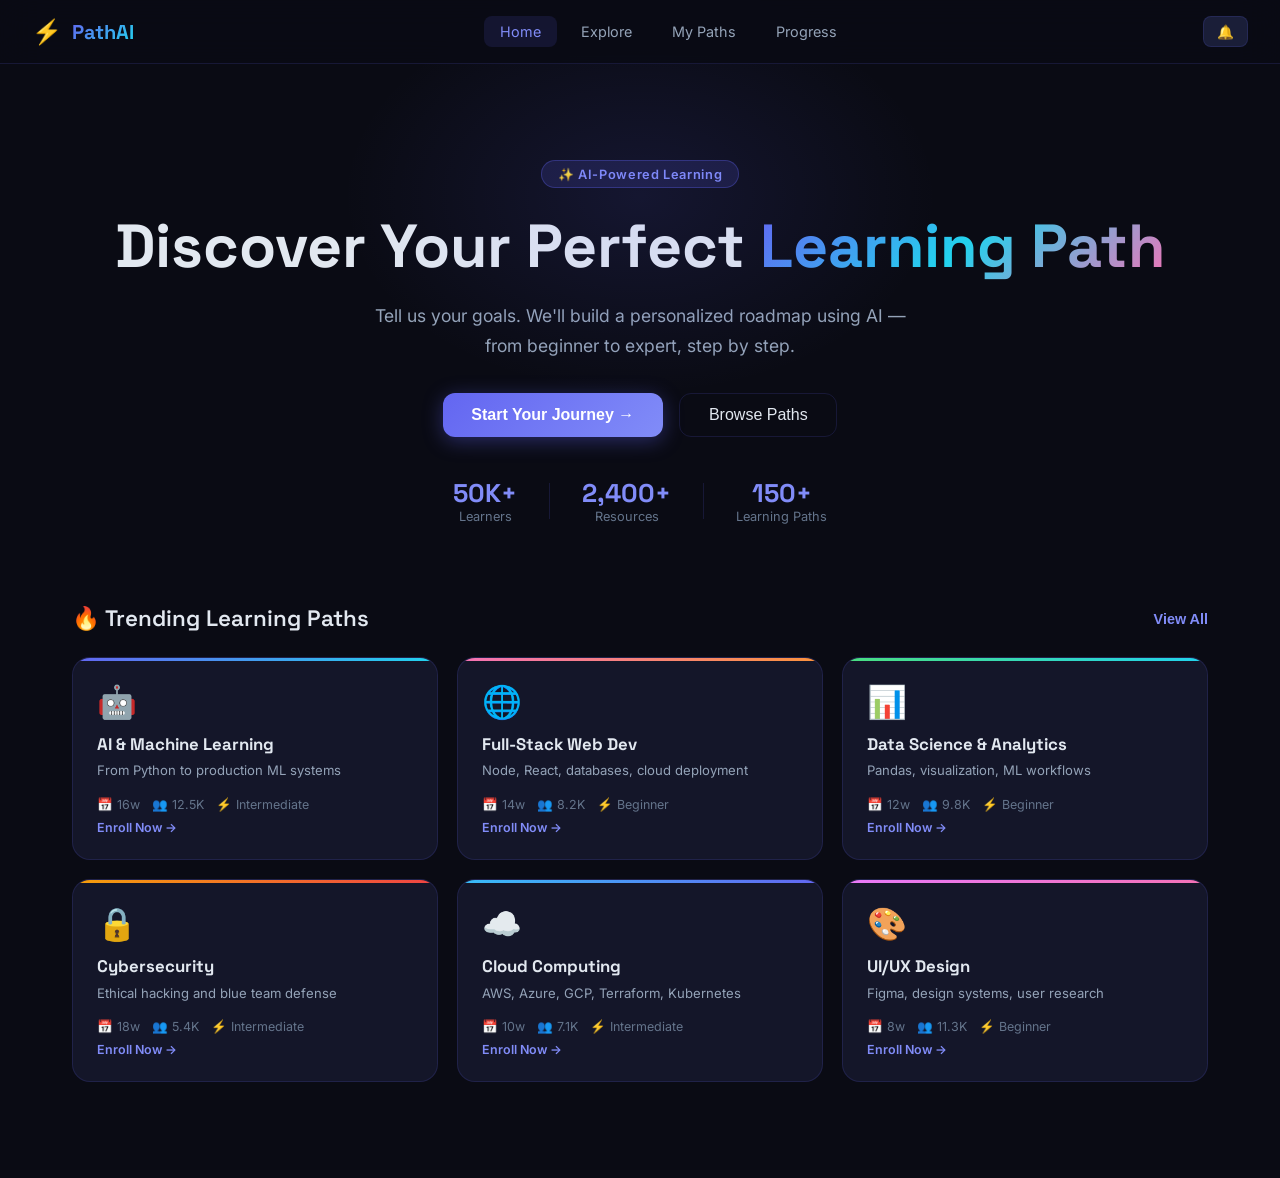
==== index.html @ 2cdf34d9 "first commit" ====
<!DOCTYPE html>
<html lang="en">

<head>
    <meta charset="UTF-8" />
    <meta name="viewport" content="width=device-width, initial-scale=1.0" />
    <title>PathAI – Your AI Learning Navigator</title>
    <meta name="description"
        content="Discover personalized AI-driven learning paths based on your goals, skill level, and interests. Learn smarter, not harder." />
    <link rel="preconnect" href="https://fonts.googleapis.com" />
    <link
        href="https://fonts.googleapis.com/css2?family=Inter:wght@300;400;500;600;700;800&family=Space+Grotesk:wght@400;500;600;700&display=swap"
        rel="stylesheet" />
    <link rel="stylesheet" href="style.css" />
</head>

<body>
    <!-- NAVBAR -->
    <nav class="navbar" id="navbar">
        <div class="nav-brand">
            <div class="nav-logo">⚡</div>
            <span class="nav-title">PathAI</span>
        </div>
        <div class="nav-links">
            <a href="#" class="nav-link active" data-page="home">Home</a>
            <a href="#" class="nav-link" data-page="explore">Explore</a>
            <a href="#" class="nav-link" data-page="my-paths">My Paths</a>
            <a href="#" class="nav-link" data-page="progress">Progress</a>
        </div>
        <div class="nav-actions" id="navActions">
            <button class="btn-secondary" id="notifBtn">🔔</button>
            <div class="avatar" id="userAvatar" style="display:none">A</div>
        </div>
    </nav>

    <!-- PAGES -->
    <main id="app">

        <!-- HOME PAGE -->
        <div id="page-home" class="page active">
            <section class="hero">
                <div class="hero-badge">✨ AI-Powered Learning</div>
                <h1 class="hero-title">Discover Your Perfect <span class="gradient-text">Learning Path</span></h1>
                <p class="hero-sub">Tell us your goals. We'll build a personalized roadmap using AI — from beginner to
                    expert, step by step.</p>
                <div class="hero-cta">
                    <button class="btn-primary" id="startJourneyBtn">Start Your Journey →</button>
                    <button class="btn-ghost" id="exploreBtn">Browse Paths</button>
                </div>
                <div class="hero-stats">
                    <div class="stat"><span class="stat-num">50K+</span><span class="stat-label">Learners</span></div>
                    <div class="stat-div"></div>
                    <div class="stat"><span class="stat-num">2,400+</span><span class="stat-label">Resources</span>
                    </div>
                    <div class="stat-div"></div>
                    <div class="stat"><span class="stat-num">150+</span><span class="stat-label">Learning Paths</span>
                    </div>
                </div>
            </section>

            <!-- ONBOARDING WIZARD -->
            <section class="wizard-section" id="wizardSection" style="display:none">
                <div class="wizard-card">
                    <div class="wizard-progress-bar">
                        <div class="wizard-progress-fill" id="wizardProgressFill"></div>
                    </div>
                    <div class="wizard-steps">
                        <!-- Step 1 -->
                        <div class="wizard-step active" id="step1">
                            <div class="step-icon">🎯</div>
                            <h2>What's your main learning goal?</h2>
                            <p class="step-sub">Select all that apply</p>
                            <div class="option-grid" id="goalGrid">
                                <div class="option-card" data-value="career-change">💼 Career Change</div>
                                <div class="option-card" data-value="skill-upgrade">📈 Skill Upgrade</div>
                                <div class="option-card" data-value="hobby">🎨 Personal Hobby</div>
                                <div class="option-card" data-value="academic">🎓 Academic Study</div>
                                <div class="option-card" data-value="entrepreneurship">🚀 Entrepreneurship</div>
                                <div class="option-card" data-value="certifications">📜 Certification Prep</div>
                            </div>
                            <button class="btn-primary wizard-next" data-step="1">Continue →</button>
                        </div>
                        <!-- Step 2 -->
                        <div class="wizard-step" id="step2">
                            <div class="step-icon">💡</div>
                            <h2>What topics interest you most?</h2>
                            <p class="step-sub">Choose your domain</p>
                            <div class="topic-grid" id="topicGrid">
                                <div class="topic-card" data-value="ai-ml"><span class="tc-icon">🤖</span><span>AI &
                                        Machine Learning</span></div>
                                <div class="topic-card" data-value="web-dev"><span class="tc-icon">🌐</span><span>Web
                                        Development</span></div>
                                <div class="topic-card" data-value="data-science"><span
                                        class="tc-icon">📊</span><span>Data Science</span></div>
                                <div class="topic-card" data-value="cybersecurity"><span
                                        class="tc-icon">🔒</span><span>Cybersecurity</span></div>
                                <div class="topic-card" data-value="cloud"><span class="tc-icon">☁️</span><span>Cloud
                                        Computing</span></div>
                                <div class="topic-card" data-value="mobile"><span class="tc-icon">📱</span><span>Mobile
                                        Dev</span></div>
                                <div class="topic-card" data-value="design"><span class="tc-icon">🎨</span><span>UI/UX
                                        Design</span></div>
                                <div class="topic-card" data-value="devops"><span
                                        class="tc-icon">⚙️</span><span>DevOps</span></div>
                                <div class="topic-card" data-value="blockchain"><span
                                        class="tc-icon">⛓️</span><span>Blockchain</span></div>
                            </div>
                            <button class="btn-primary wizard-next" data-step="2">Continue →</button>
                        </div>
                        <!-- Step 3 -->
                        <div class="wizard-step" id="step3">
                            <div class="step-icon">🏋️</div>
                            <h2>What's your current skill level?</h2>
                            <p class="step-sub">Be honest — we'll tailor the path perfectly</p>
                            <div class="skill-levels" id="skillGrid">
                                <div class="skill-card" data-value="beginner">
                                    <div class="skill-ring beginner-ring"></div>
                                    <div class="skill-info">
                                        <h3>Beginner</h3>
                                        <p>Just starting out, limited experience</p>
                                    </div>
                                </div>
                                <div class="skill-card" data-value="intermediate">
                                    <div class="skill-ring intermediate-ring"></div>
                                    <div class="skill-info">
                                        <h3>Intermediate</h3>
                                        <p>Some experience, want to deepen skills</p>
                                    </div>
                                </div>
                                <div class="skill-card" data-value="advanced">
                                    <div class="skill-ring advanced-ring"></div>
                                    <div class="skill-info">
                                        <h3>Advanced</h3>
                                        <p>Strong foundation, ready for mastery</p>
                                    </div>
                                </div>
                            </div>
                            <button class="btn-primary wizard-next" data-step="3">Continue →</button>
                        </div>
                        <!-- Step 4 -->
                        <div class="wizard-step" id="step4">
                            <div class="step-icon">⏱️</div>
                            <h2>How much time can you dedicate?</h2>
                            <div class="time-options" id="timeGrid">
                                <div class="time-card" data-value="1-2"><span
                                        class="time-num">1-2</span><span>hrs/week</span><span
                                        class="time-tag">Casual</span></div>
                                <div class="time-card" data-value="3-5"><span
                                        class="time-num">3-5</span><span>hrs/week</span><span
                                        class="time-tag">Regular</span></div>
                                <div class="time-card" data-value="6-10"><span
                                        class="time-num">6-10</span><span>hrs/week</span><span
                                        class="time-tag">Focused</span></div>
                                <div class="time-card" data-value="10+"><span
                                        class="time-num">10+</span><span>hrs/week</span><span
                                        class="time-tag">Intensive</span></div>
                            </div>
                            <button class="btn-primary" id="generatePathBtn">✨ Generate My Path</button>
                        </div>
                    </div>
                </div>
            </section>

            <!-- GENERATED PATH SECTION -->
            <section class="path-result" id="pathResult" style="display:none">
                <div class="path-header">
                    <div class="path-badge">🎉 Your Personalized Path</div>
                    <h2 id="pathTitle">AI & Machine Learning Mastery</h2>
                    <p id="pathDesc">A curated 12-week journey from fundamentals to deploying real-world AI systems</p>
                    <div class="path-meta">
                        <span class="meta-chip">📅 12 Weeks</span>
                        <span class="meta-chip">📚 24 Resources</span>
                        <span class="meta-chip">🏆 3 Certificates</span>
                        <span class="meta-chip" id="difficultyChip">⚡ Intermediate</span>
                    </div>
                </div>
                <div class="path-roadmap" id="pathRoadmap"></div>
                <div class="path-resources">
                    <h3>📦 Recommended Resources</h3>
                    <div class="resource-grid" id="resourceGrid"></div>
                </div>
                <div class="path-actions">
                    <button class="btn-primary" id="savePathBtn">💾 Save This Path</button>
                    <button class="btn-secondary" id="regenerateBtn">🔄 Regenerate</button>
                    <button class="btn-ghost" id="sharePath">📤 Share</button>
                </div>
            </section>

            <!-- FEATURED PATHS -->
            <section class="featured-section" id="featuredSection">
                <div class="section-header">
                    <h2>🔥 Trending Learning Paths</h2>
                    <button class="btn-link" id="viewAllPaths">View All</button>
                </div>
                <div class="paths-carousel" id="featuredPaths"></div>
            </section>
        </div>

        <!-- EXPLORE PAGE -->
        <div id="page-explore" class="page">
            <div class="page-header">
                <h1>Explore Resources</h1>
                <p>Browse 2,400+ curated learning materials</p>
            </div>
            <div class="search-bar">
                <span class="search-icon">🔍</span>
                <input type="text" id="searchInput" placeholder="Search courses, tutorials, topics..." />
                <button class="btn-primary search-btn" id="searchBtn">Search</button>
            </div>
            <div class="filter-bar">
                <button class="filter-chip active" data-filter="all">All</button>
                <button class="filter-chip" data-filter="course">Courses</button>
                <button class="filter-chip" data-filter="video">Videos</button>
                <button class="filter-chip" data-filter="tutorial">Tutorials</button>
                <button class="filter-chip" data-filter="doc">Docs</button>
                <button class="filter-chip" data-filter="free">Free Only</button>
            </div>
            <div class="resource-cards" id="exploreResources"></div>
        </div>

        <!-- MY PATHS PAGE -->
        <div id="page-my-paths" class="page">
            <div class="page-header">
                <h1>My Learning Paths</h1>
                <p>Continue where you left off</p>
            </div>
            <div class="my-paths-grid" id="myPathsGrid"></div>
        </div>

        <!-- PROGRESS PAGE -->
        <div id="page-progress" class="page">
            <div class="page-header">
                <h1>Progress Dashboard</h1>
                <p>Track your learning journey</p>
            </div>
            <div class="progress-overview" id="progressOverview"></div>
            <div class="progress-charts" id="progressCharts"></div>
            <div class="achievements-section" id="achievementsSection"></div>
        </div>

    </main>

    <!-- TOAST CONTAINER -->
    <div class="toast-container" id="toastContainer"></div>



    <script src="app.js"></script>
</body>

</html>
---- style.css ----
/* =========================================================
   PathAI — AI Learning Path Navigator Stylesheet
   ========================================================= */

* {
    margin: 0;
    padding: 0;
    box-sizing: border-box;
}

:root {
    --bg: #0a0b14;
    --bg2: #0f1023;
    --card: #141629;
    --card2: #1a1e38;
    --border: rgba(99, 102, 255, 0.15);
    --primary: #6366f1;
    --primary-light: #818cf8;
    --accent: #22d3ee;
    --accent2: #f472b6;
    --green: #4ade80;
    --orange: #fb923c;
    --text: #e2e8f0;
    --text2: #94a3b8;
    --text3: #64748b;
    --radius: 16px;
    --shadow: 0 8px 32px rgba(0, 0, 0, 0.5);
    --glow: 0 0 40px rgba(99, 102, 255, 0.15);
}

html {
    scroll-behavior: smooth;
}

body {
    font-family: 'Inter', sans-serif;
    background: var(--bg);
    color: var(--text);
    min-height: 100vh;
    overflow-x: hidden;
}

/* ── NAVBAR ─────────────────────────────── */
.navbar {
    position: fixed;
    top: 0;
    left: 0;
    right: 0;
    z-index: 100;
    display: flex;
    align-items: center;
    justify-content: space-between;
    padding: 0 2rem;
    height: 64px;
    background: rgba(10, 11, 20, 0.85);
    backdrop-filter: blur(20px);
    border-bottom: 1px solid var(--border);
}

.nav-brand {
    display: flex;
    align-items: center;
    gap: .6rem;
}

.nav-logo {
    font-size: 1.5rem;
}

.nav-title {
    font-family: 'Space Grotesk', sans-serif;
    font-size: 1.25rem;
    font-weight: 700;
    background: linear-gradient(135deg, #6366f1, #22d3ee);
    -webkit-background-clip: text;
    background-clip: text;
    -webkit-text-fill-color: transparent;
}

.nav-links {
    display: flex;
    gap: 8px;
}

.nav-link {
    padding: .45rem 1rem;
    border-radius: 8px;
    color: var(--text2);
    font-size: .9rem;
    text-decoration: none;
    transition: all .2s;
}

.nav-link:hover,
.nav-link.active {
    background: rgba(99, 102, 255, 0.12);
    color: var(--primary-light);
}

.nav-actions {
    display: flex;
    align-items: center;
    gap: .75rem;
}

.avatar {
    width: 34px;
    height: 34px;
    border-radius: 50%;
    background: linear-gradient(135deg, var(--primary), var(--accent));
    display: flex;
    align-items: center;
    justify-content: center;
    font-weight: 700;
    font-size: .85rem;
    cursor: pointer;
}

.btn-secondary {
    background: var(--card2);
    border: 1px solid var(--border);
    color: var(--text);
    padding: .4rem .8rem;
    border-radius: 8px;
    cursor: pointer;
    font-size: .85rem;
    transition: all .2s;
}

.btn-secondary:hover {
    border-color: var(--primary);
}

/* ── MAIN ────────────────────────────────── */
#app {
    margin-top: 64px;
}

.page {
    display: none;
    padding: 2rem;
    max-width: 1200px;
    margin: 0 auto;
}

.page.active {
    display: block;
    animation: fadeIn .4s ease;
}

@keyframes fadeIn {
    from {
        opacity: 0;
        transform: translateY(12px);
    }

    to {
        opacity: 1;
        transform: translateY(0);
    }
}

/* ── HERO ───────────────────────────────── */
.hero {
    text-align: center;
    padding: 4rem 1rem 3rem;
    position: relative;
}

.hero::before {
    content: '';
    position: absolute;
    top: -100px;
    left: 50%;
    transform: translateX(-50%);
    width: 600px;
    height: 400px;
    background: radial-gradient(ellipse, rgba(99, 102, 255, 0.12) 0%, transparent 70%);
    pointer-events: none;
}

.hero-badge {
    display: inline-block;
    background: rgba(99, 102, 255, 0.15);
    border: 1px solid rgba(99, 102, 255, 0.3);
    color: var(--primary-light);
    padding: .35rem 1rem;
    border-radius: 100px;
    font-size: .8rem;
    font-weight: 600;
    letter-spacing: .05em;
    margin-bottom: 1.5rem;
}

.hero-title {
    font-family: 'Space Grotesk', sans-serif;
    font-size: clamp(2.2rem, 5vw, 3.8rem);
    font-weight: 700;
    line-height: 1.15;
    margin-bottom: 1.2rem;
}

.gradient-text {
    background: linear-gradient(135deg, #6366f1, #22d3ee, #f472b6);
    -webkit-background-clip: text;
    background-clip: text;
    -webkit-text-fill-color: transparent;
}

.hero-sub {
    color: var(--text2);
    font-size: 1.1rem;
    max-width: 560px;
    margin: 0 auto 2rem;
    line-height: 1.7;
}

.hero-cta {
    display: flex;
    gap: 1rem;
    justify-content: center;
    flex-wrap: wrap;
    margin-bottom: 2.5rem;
}

.btn-primary {
    background: linear-gradient(135deg, #6366f1, #818cf8);
    color: #fff;
    border: none;
    padding: .75rem 1.8rem;
    border-radius: 12px;
    font-size: 1rem;
    font-weight: 600;
    cursor: pointer;
    transition: all .25s;
    box-shadow: 0 4px 20px rgba(99, 102, 255, 0.35);
}

.btn-primary:hover {
    transform: translateY(-2px);
    box-shadow: 0 6px 28px rgba(99, 102, 255, 0.5);
}

.btn-sm {
    padding: .4rem 1.2rem;
    font-size: .85rem;
}

.w-full {
    width: 100%;
}

.btn-ghost {
    background: transparent;
    border: 1px solid var(--border);
    color: var(--text);
    padding: .75rem 1.8rem;
    border-radius: 12px;
    font-size: 1rem;
    cursor: pointer;
    transition: all .2s;
}

.btn-ghost:hover {
    border-color: var(--primary);
    color: var(--primary-light);
}

.btn-link {
    background: none;
    border: none;
    color: var(--primary-light);
    cursor: pointer;
    font-size: .9rem;
    font-weight: 600;
}

.hero-stats {
    display: flex;
    align-items: center;
    justify-content: center;
    gap: 2rem;
}

.stat {
    display: flex;
    flex-direction: column;
    align-items: center;
}

.stat-num {
    font-family: 'Space Grotesk', sans-serif;
    font-size: 1.6rem;
    font-weight: 700;
    color: var(--primary-light);
}

.stat-label {
    font-size: .8rem;
    color: var(--text3);
}

.stat-div {
    width: 1px;
    height: 36px;
    background: var(--border);
}

/* ── WIZARD ─────────────────────────────── */
.wizard-section {
    padding: 1rem 0 3rem;
}

.wizard-card {
    background: var(--card);
    border: 1px solid var(--border);
    border-radius: 24px;
    padding: 2.5rem;
    max-width: 760px;
    margin: 0 auto;
    box-shadow: var(--shadow), var(--glow);
}

.wizard-progress-bar {
    height: 4px;
    background: rgba(99, 102, 255, .15);
    border-radius: 4px;
    margin-bottom: 2.5rem;
    overflow: hidden;
}

.wizard-progress-fill {
    height: 100%;
    width: 25%;
    background: linear-gradient(90deg, #6366f1, #22d3ee);
    border-radius: 4px;
    transition: width .4s ease;
}

.wizard-step {
    display: none;
    text-align: center;
    animation: fadeIn .3s ease;
}

.wizard-step.active {
    display: block;
}

.step-icon {
    font-size: 3rem;
    margin-bottom: 1rem;
}

.wizard-step h2 {
    font-family: 'Space Grotesk', sans-serif;
    font-size: 1.7rem;
    font-weight: 600;
    margin-bottom: .5rem;
}

.step-sub {
    color: var(--text2);
    margin-bottom: 2rem;
}

/* Options */
.option-grid {
    display: grid;
    grid-template-columns: repeat(3, 1fr);
    gap: 1rem;
    margin-bottom: 2rem;
}

.option-card {
    background: var(--card2);
    border: 1px solid var(--border);
    border-radius: 12px;
    padding: 1rem;
    cursor: pointer;
    font-size: .9rem;
    font-weight: 500;
    transition: all .2s;
}

.option-card:hover {
    border-color: var(--primary);
    color: var(--primary-light);
}

.option-card.selected {
    background: rgba(99, 102, 255, .15);
    border-color: var(--primary);
    color: var(--primary-light);
}

.topic-grid {
    display: grid;
    grid-template-columns: repeat(3, 1fr);
    gap: 1rem;
    margin-bottom: 2rem;
}

.topic-card {
    background: var(--card2);
    border: 1px solid var(--border);
    border-radius: 14px;
    padding: 1.2rem 1rem;
    cursor: pointer;
    display: flex;
    flex-direction: column;
    align-items: center;
    gap: .5rem;
    font-size: .85rem;
    font-weight: 500;
    transition: all .2s;
}

.topic-card:hover {
    border-color: var(--accent);
    transform: translateY(-3px);
}

.topic-card.selected {
    background: rgba(34, 211, 238, .1);
    border-color: var(--accent);
    color: var(--accent);
}

.tc-icon {
    font-size: 1.8rem;
}

.skill-levels {
    display: flex;
    flex-direction: column;
    gap: 1rem;
    margin-bottom: 2rem;
}

.skill-card {
    background: var(--card2);
    border: 1px solid var(--border);
    border-radius: 14px;
    padding: 1.2rem 1.5rem;
    cursor: pointer;
    display: flex;
    align-items: center;
    gap: 1.2rem;
    text-align: left;
    transition: all .2s;
}

.skill-card:hover {
    border-color: var(--primary);
}

.skill-card.selected {
    background: rgba(99, 102, 255, .12);
    border-color: var(--primary);
}

.skill-ring {
    width: 48px;
    height: 48px;
    border-radius: 50%;
    border: 3px solid;
    flex-shrink: 0;
}

.beginner-ring {
    border-color: var(--green);
    background: rgba(74, 222, 128, .1);
}

.intermediate-ring {
    border-color: var(--orange);
    background: rgba(251, 146, 60, .1);
}

.advanced-ring {
    border-color: var(--accent2);
    background: rgba(244, 114, 182, .1);
}

.skill-info h3 {
    font-weight: 600;
    margin-bottom: .2rem;
}

.skill-info p {
    color: var(--text2);
    font-size: .85rem;
}

.time-options {
    display: grid;
    grid-template-columns: repeat(4, 1fr);
    gap: 1rem;
    margin-bottom: 2rem;
}

.time-card {
    background: var(--card2);
    border: 1px solid var(--border);
    border-radius: 14px;
    padding: 1.5rem 1rem;
    cursor: pointer;
    display: flex;
    flex-direction: column;
    align-items: center;
    gap: .3rem;
    transition: all .2s;
    font-size: .85rem;
    color: var(--text2);
}

.time-card:hover {
    border-color: var(--primary);
}

.time-card.selected {
    background: rgba(99, 102, 255, .12);
    border-color: var(--primary);
    color: var(--text);
}

.time-num {
    font-family: 'Space Grotesk', sans-serif;
    font-size: 2rem;
    font-weight: 700;
    color: var(--primary-light);
}

.time-tag {
    font-size: .75rem;
    background: rgba(99, 102, 255, .15);
    padding: .2rem .5rem;
    border-radius: 100px;
    color: var(--primary-light);
    margin-top: .3rem;
}

/* ── PATH RESULT ────────────────────────── */
.path-result {
    max-width: 900px;
    margin: 0 auto 3rem;
}

.path-header {
    text-align: center;
    margin-bottom: 2.5rem;
}

.path-badge {
    display: inline-block;
    background: rgba(74, 222, 128, .12);
    border: 1px solid rgba(74, 222, 128, .3);
    color: var(--green);
    padding: .35rem 1rem;
    border-radius: 100px;
    font-size: .8rem;
    font-weight: 600;
    margin-bottom: 1rem;
}

.path-header h2 {
    font-family: 'Space Grotesk', sans-serif;
    font-size: 2.2rem;
    font-weight: 700;
    margin-bottom: .75rem;
}

.path-meta {
    display: flex;
    gap: .75rem;
    justify-content: center;
    flex-wrap: wrap;
    margin-top: 1rem;
}

.meta-chip {
    background: var(--card2);
    border: 1px solid var(--border);
    padding: .35rem .9rem;
    border-radius: 100px;
    font-size: .82rem;
    color: var(--text2);
}

/* Roadmap */
.path-roadmap {
    position: relative;
    margin-bottom: 3rem;
}

.roadmap-phase {
    position: relative;
    padding-left: 3rem;
    margin-bottom: 1.5rem;
}

.roadmap-phase::before {
    content: '';
    position: absolute;
    left: 16px;
    top: 44px;
    bottom: -16px;
    width: 2px;
    background: linear-gradient(180deg, var(--primary), transparent);
}

.roadmap-phase:last-child::before {
    display: none;
}

.phase-dot {
    position: absolute;
    left: 0;
    top: 12px;
    width: 34px;
    height: 34px;
    border-radius: 50%;
    background: linear-gradient(135deg, var(--primary), var(--primary-light));
    display: flex;
    align-items: center;
    justify-content: center;
    font-size: .85rem;
    font-weight: 700;
    z-index: 1;
    box-shadow: 0 0 0 4px rgba(99, 102, 255, .15);
}

.phase-card {
    background: var(--card);
    border: 1px solid var(--border);
    border-radius: 14px;
    padding: 1.2rem 1.5rem;
    transition: all .2s;
    cursor: pointer;
}

.phase-card:hover {
    border-color: var(--primary);
    transform: translateX(4px);
}

.phase-card h4 {
    font-weight: 600;
    margin-bottom: .25rem;
}

.phase-card p {
    color: var(--text2);
    font-size: .85rem;
}

.phase-topics {
    display: flex;
    gap: .5rem;
    flex-wrap: wrap;
    margin-top: .75rem;
}

.phase-topic {
    background: rgba(99, 102, 255, .1);
    color: var(--primary-light);
    padding: .2rem .6rem;
    border-radius: 6px;
    font-size: .75rem;
}

.phase-progress-bar {
    height: 4px;
    background: rgba(255, 255, 255, .05);
    border-radius: 4px;
    margin-top: .75rem;
    overflow: hidden;
}

.phase-progress-fill {
    height: 100%;
    border-radius: 4px;
    background: linear-gradient(90deg, var(--green), var(--accent));
    transition: width 1s ease;
}

/* Resources */
.path-resources {
    margin-bottom: 2rem;
}

.path-resources h3 {
    font-size: 1.2rem;
    font-weight: 600;
    margin-bottom: 1.2rem;
}

.resource-grid {
    display: grid;
    grid-template-columns: repeat(auto-fill, minmax(260px, 1fr));
    gap: 1rem;
}

.resource-card {
    background: var(--card);
    border: 1px solid var(--border);
    border-radius: 14px;
    padding: 1.2rem;
    display: flex;
    flex-direction: column;
    gap: .5rem;
    transition: all .2s;
    cursor: pointer;
}

.resource-card:hover {
    border-color: var(--primary);
    transform: translateY(-3px);
    box-shadow: var(--shadow);
}

.rc-type {
    font-size: .72rem;
    font-weight: 600;
    padding: .2rem .6rem;
    border-radius: 6px;
    display: inline-block;
    width: fit-content;
}

.rc-type.course {
    background: rgba(99, 102, 255, .15);
    color: var(--primary-light);
}

.rc-type.video {
    background: rgba(244, 114, 182, .15);
    color: var(--accent2);
}

.rc-type.tutorial {
    background: rgba(34, 211, 238, .15);
    color: var(--accent);
}

.rc-type.doc {
    background: rgba(74, 222, 128, .15);
    color: var(--green);
}

.rc-title {
    font-weight: 600;
    font-size: .95rem;
}

.rc-source {
    font-size: .8rem;
    color: var(--text2);
}

.rc-meta {
    display: flex;
    gap: .75rem;
    font-size: .78rem;
    color: var(--text3);
    margin-top: auto;
}

.rc-rating {
    color: #fbbf24;
}

.rc-free {
    color: var(--green);
    font-weight: 600;
}

.path-actions {
    display: flex;
    gap: 1rem;
    justify-content: center;
    flex-wrap: wrap;
    margin-top: 2rem;
}

/* ── FEATURED PATHS ─────────────────────── */
.featured-section {
    padding: 2rem 0 4rem;
}

.section-header {
    display: flex;
    align-items: center;
    justify-content: space-between;
    margin-bottom: 1.5rem;
}

.section-header h2 {
    font-family: 'Space Grotesk', sans-serif;
    font-size: 1.4rem;
    font-weight: 600;
}

.paths-carousel {
    display: grid;
    grid-template-columns: repeat(auto-fill, minmax(280px, 1fr));
    gap: 1.2rem;
}

.path-card {
    background: var(--card);
    border: 1px solid var(--border);
    border-radius: 18px;
    padding: 1.5rem;
    cursor: pointer;
    transition: all .25s;
    position: relative;
    overflow: hidden;
}

.path-card::before {
    content: '';
    position: absolute;
    top: 0;
    left: 0;
    right: 0;
    height: 3px;
    background: var(--path-color, linear-gradient(90deg, #6366f1, #22d3ee));
}

.path-card:hover {
    transform: translateY(-5px);
    box-shadow: 0 20px 40px rgba(0, 0, 0, .4), 0 0 20px rgba(99, 102, 255, .1);
    border-color: rgba(99, 102, 255, .3);
}

.pc-emoji {
    font-size: 2rem;
    margin-bottom: .75rem;
    display: block;
}

.pc-title {
    font-weight: 700;
    font-size: 1.05rem;
    margin-bottom: .4rem;
    font-family: 'Space Grotesk', sans-serif;
}

.pc-desc {
    color: var(--text2);
    font-size: .82rem;
    line-height: 1.5;
    margin-bottom: 1rem;
}

.pc-meta {
    display: flex;
    gap: .75rem;
    font-size: .78rem;
    color: var(--text3);
}

.pc-enroll {
    font-size: .78rem;
    color: var(--primary-light);
    font-weight: 600;
    margin-top: .5rem;
}

/* ── EXPLORE PAGE ────────────────────────── */
.page-header {
    margin-bottom: 2rem;
}

.page-header h1 {
    font-family: 'Space Grotesk', sans-serif;
    font-size: 2rem;
    font-weight: 700;
    margin-bottom: .5rem;
}

.page-header p {
    color: var(--text2);
}

.search-bar {
    display: flex;
    gap: .75rem;
    margin-bottom: 1.5rem;
    background: var(--card);
    border: 1px solid var(--border);
    border-radius: 14px;
    padding: .5rem .5rem .5rem 1.2rem;
    align-items: center;
}

.search-icon {
    font-size: 1.1rem;
}

.search-bar input {
    flex: 1;
    background: none;
    border: none;
    outline: none;
    color: var(--text);
    font-size: .95rem;
    font-family: 'Inter', sans-serif;
}

.search-btn {
    padding: .5rem 1.2rem;
    font-size: .9rem;
}

.filter-bar {
    display: flex;
    gap: .75rem;
    flex-wrap: wrap;
    margin-bottom: 1.5rem;
}

.filter-chip {
    background: var(--card);
    border: 1px solid var(--border);
    color: var(--text2);
    padding: .4rem 1rem;
    border-radius: 100px;
    font-size: .85rem;
    cursor: pointer;
    transition: all .2s;
}

.filter-chip:hover,
.filter-chip.active {
    background: rgba(99, 102, 255, .15);
    border-color: var(--primary);
    color: var(--primary-light);
}

.resource-cards {
    display: grid;
    grid-template-columns: repeat(auto-fill, minmax(280px, 1fr));
    gap: 1.2rem;
}

/* ── MY PATHS ────────────────────────────── */
.my-paths-grid {
    display: grid;
    grid-template-columns: repeat(auto-fill, minmax(320px, 1fr));
    gap: 1.5rem;
}

.my-path-card {
    background: var(--card);
    border: 1px solid var(--border);
    border-radius: 18px;
    padding: 1.5rem;
}

.mp-header {
    display: flex;
    justify-content: space-between;
    align-items: flex-start;
    margin-bottom: 1rem;
}

.mp-icon {
    font-size: 2rem;
}

.mp-status {
    font-size: .75rem;
    padding: .25rem .65rem;
    border-radius: 100px;
    font-weight: 600;
}

.status-active {
    background: rgba(74, 222, 128, .12);
    color: var(--green);
}

.status-paused {
    background: rgba(251, 146, 60, .12);
    color: var(--orange);
}

.mp-title {
    font-weight: 700;
    font-size: 1.05rem;
    margin-bottom: .3rem;
}

.mp-sub {
    color: var(--text2);
    font-size: .82rem;
    margin-bottom: 1rem;
}

.mp-progress-info {
    display: flex;
    justify-content: space-between;
    font-size: .8rem;
    color: var(--text2);
    margin-bottom: .4rem;
}

.mp-bar {
    height: 6px;
    background: rgba(255, 255, 255, .06);
    border-radius: 4px;
    overflow: hidden;
}

.mp-fill {
    height: 100%;
    border-radius: 4px;
    background: linear-gradient(90deg, var(--primary), var(--accent));
    transition: width 1s ease;
}

.mp-actions {
    display: flex;
    gap: .75rem;
    margin-top: 1.2rem;
}

/* ── PROGRESS PAGE ───────────────────────── */
.progress-overview {
    display: grid;
    grid-template-columns: repeat(auto-fill, minmax(200px, 1fr));
    gap: 1rem;
    margin-bottom: 2rem;
}

.progress-stat-card {
    background: var(--card);
    border: 1px solid var(--border);
    border-radius: 16px;
    padding: 1.5rem;
    text-align: center;
}

.psc-icon {
    font-size: 2.2rem;
    margin-bottom: .5rem;
}

.psc-val {
    font-family: 'Space Grotesk', sans-serif;
    font-size: 2rem;
    font-weight: 700;
    color: var(--primary-light);
}

.psc-label {
    color: var(--text2);
    font-size: .82rem;
    margin-top: .25rem;
}

.progress-charts {
    display: grid;
    grid-template-columns: 1fr 1fr;
    gap: 1.2rem;
    margin-bottom: 2rem;
}

@media (max-width: 640px) {
    .progress-charts {
        grid-template-columns: 1fr;
    }
}

.chart-card {
    background: var(--card);
    border: 1px solid var(--border);
    border-radius: 16px;
    padding: 1.5rem;
}

.cc-header {
    display: flex;
    justify-content: space-between;
    align-items: center;
    margin-bottom: 1.2rem;
}

.cc-header h3 {
    font-size: 1rem;
    font-weight: 600;
    margin-bottom: 0;
}

.cc-avg {
    font-size: .75rem;
    color: var(--text3);
    background: rgba(255, 255, 255, 0.05);
    padding: .2rem .6rem;
    border-radius: 100px;
}

.bar-chart {
    display: flex;
    flex-direction: column;
    gap: .75rem;
}

.bar-row {
    display: flex;
    align-items: center;
    gap: 1rem;
    font-size: .82rem;
}

.bar-label {
    width: 80px;
    color: var(--text2);
    text-align: right;
    flex-shrink: 0;
}

.bar-track {
    flex: 1;
    height: 10px;
    background: rgba(255, 255, 255, .06);
    border-radius: 6px;
    overflow: hidden;
}

.bar-fill {
    height: 100%;
    border-radius: 6px;
    transition: width 1s ease;
}

.bar-val {
    width: 35px;
    text-align: right;
    color: var(--text2);
    font-size: .78rem;
}

.achievements-section h2 {
    font-size: 1.2rem;
    font-weight: 600;
    margin-bottom: 1.2rem;
}

.achievements-grid {
    display: grid;
    grid-template-columns: repeat(auto-fill, minmax(160px, 1fr));
    gap: 1rem;
}

.achievement-card {
    background: var(--card);
    border: 1px solid var(--border);
    border-radius: 14px;
    padding: 1.2rem;
    text-align: center;
}

.ach-icon {
    font-size: 2.5rem;
    margin-bottom: .5rem;
}

.ach-name {
    font-weight: 600;
    font-size: .9rem;
    margin-bottom: .25rem;
}

.ach-desc {
    color: var(--text2);
    font-size: .75rem;
}

.ach-locked {
    filter: grayscale(1);
    opacity: .4;
}

/* ── AUTH MODAL ──────────────────────────── */
.modal-overlay {
    position: fixed;
    top: 0;
    left: 0;
    right: 0;
    bottom: 0;
    background: rgba(0, 0, 0, 0.85);
    backdrop-filter: blur(8px);
    display: none;
    align-items: center;
    justify-content: center;
    z-index: 1000;
}

.modal-overlay.active {
    display: flex;
}

.auth-card {
    background: var(--card);
    border: 1px solid var(--border);
    border-radius: 20px;
    width: 100%;
    max-width: 400px;
    padding: 2.5rem;
    position: relative;
    box-shadow: var(--shadow), var(--glow);
    animation: modalSlide .3s ease;
}

@keyframes modalSlide {
    from {
        opacity: 0;
        transform: translateY(20px);
    }

    to {
        opacity: 1;
        transform: translateY(0);
    }
}

.modal-close {
    position: absolute;
    top: 1.2rem;
    right: 1.2rem;
    background: none;
    border: none;
    color: var(--text3);
    font-size: 1.5rem;
    cursor: pointer;
}

.auth-tabs {
    display: flex;
    gap: 1.5rem;
    margin-bottom: 2rem;
    border-bottom: 1px solid var(--border);
}

.auth-tab {
    background: none;
    border: none;
    color: var(--text2);
    font-size: 1rem;
    font-weight: 600;
    padding: .5rem 0;
    cursor: pointer;
    position: relative;
}

.auth-tab.active {
    color: var(--primary-light);
}

.auth-tab.active::after {
    content: '';
    position: absolute;
    bottom: -1px;
    left: 0;
    right: 0;
    height: 2px;
    background: var(--primary);
}

.auth-form {
    display: none;
}

.auth-form.active {
    display: block;
}

.form-group {
    margin-bottom: 1.25rem;
}

.form-group label {
    display: block;
    font-size: .82rem;
    color: var(--text3);
    margin-bottom: .4rem;
}

.form-group input {
    width: 100%;
    background: var(--bg2);
    border: 1px solid var(--border);
    border-radius: 10px;
    padding: .75rem 1rem;
    color: var(--text);
    outline: none;
    transition: all .2s;
}

.form-group input:focus {
    border-color: var(--primary);
    box-shadow: 0 0 10px rgba(99, 102, 255, 0.15);
}

/* ── DASHBOARD GRID ──────────────────────── */
.dashboard-grid {
    display: grid;
    grid-template-columns: 350px 1fr;
    gap: 2rem;
    margin-top: 2rem;
}

@media (max-width: 900px) {
    .dashboard-grid {
        grid-template-columns: 1fr;
    }
}

.activity-column h2,
.achievements-column h2 {
    font-size: 1.2rem;
    font-weight: 600;
    margin-bottom: 1.2rem;
}

.activity-feed {
    display: flex;
    flex-direction: column;
    gap: 1rem;
}

.activity-item {
    background: var(--card);
    border: 1px solid var(--border);
    border-radius: 12px;
    padding: 1rem;
    display: flex;
    gap: 1rem;
    align-items: center;
    transition: all .2s;
}

.activity-item:hover {
    border-color: var(--primary);
    transform: translateX(5px);
}

.ai-icon {
    font-size: 1.5rem;
    width: 40px;
    height: 40px;
    background: var(--card2);
    border-radius: 50%;
    display: flex;
    align-items: center;
    justify-content: center;
    flex-shrink: 0;
}

.ai-content {
    flex: 1;
}

.ai-text {
    font-size: .88rem;
    line-height: 1.4;
}

.ai-text strong {
    color: var(--primary-light);
}

.ai-time {
    font-size: .75rem;
    color: var(--text3);
    margin-top: .2rem;
}

/* ── TOAST ───────────────────────────────── */
.toast-container {
    position: fixed;
    bottom: 2rem;
    right: 2rem;
    display: flex;
    flex-direction: column;
    gap: .75rem;
    z-index: 999;
}

.toast {
    background: var(--card2);
    border: 1px solid var(--border);
    border-radius: 12px;
    padding: .9rem 1.2rem;
    font-size: .88rem;
    font-weight: 500;
    box-shadow: var(--shadow);
    display: flex;
    align-items: center;
    gap: .65rem;
    animation: slideIn .3s ease;
    max-width: 320px;
}

.toast.success {
    border-color: rgba(74, 222, 128, .3);
}

.toast.info {
    border-color: rgba(99, 102, 255, .3);
}

@keyframes slideIn {
    from {
        opacity: 0;
        transform: translateX(100%);
    }

    to {
        opacity: 1;
        transform: translateX(0);
    }
}

/* ── RESPONSIVE ──────────────────────────── */
@media (max-width: 768px) {
    .nav-links {
        display: none;
    }

    .option-grid,
    .topic-grid,
    .time-options {
        grid-template-columns: repeat(2, 1fr);
    }
}

@media (max-width: 480px) {

    .option-grid,
    .topic-grid,
    .time-options {
        grid-template-columns: 1fr;
    }

    .hero-title {
        font-size: 2rem;
    }
}
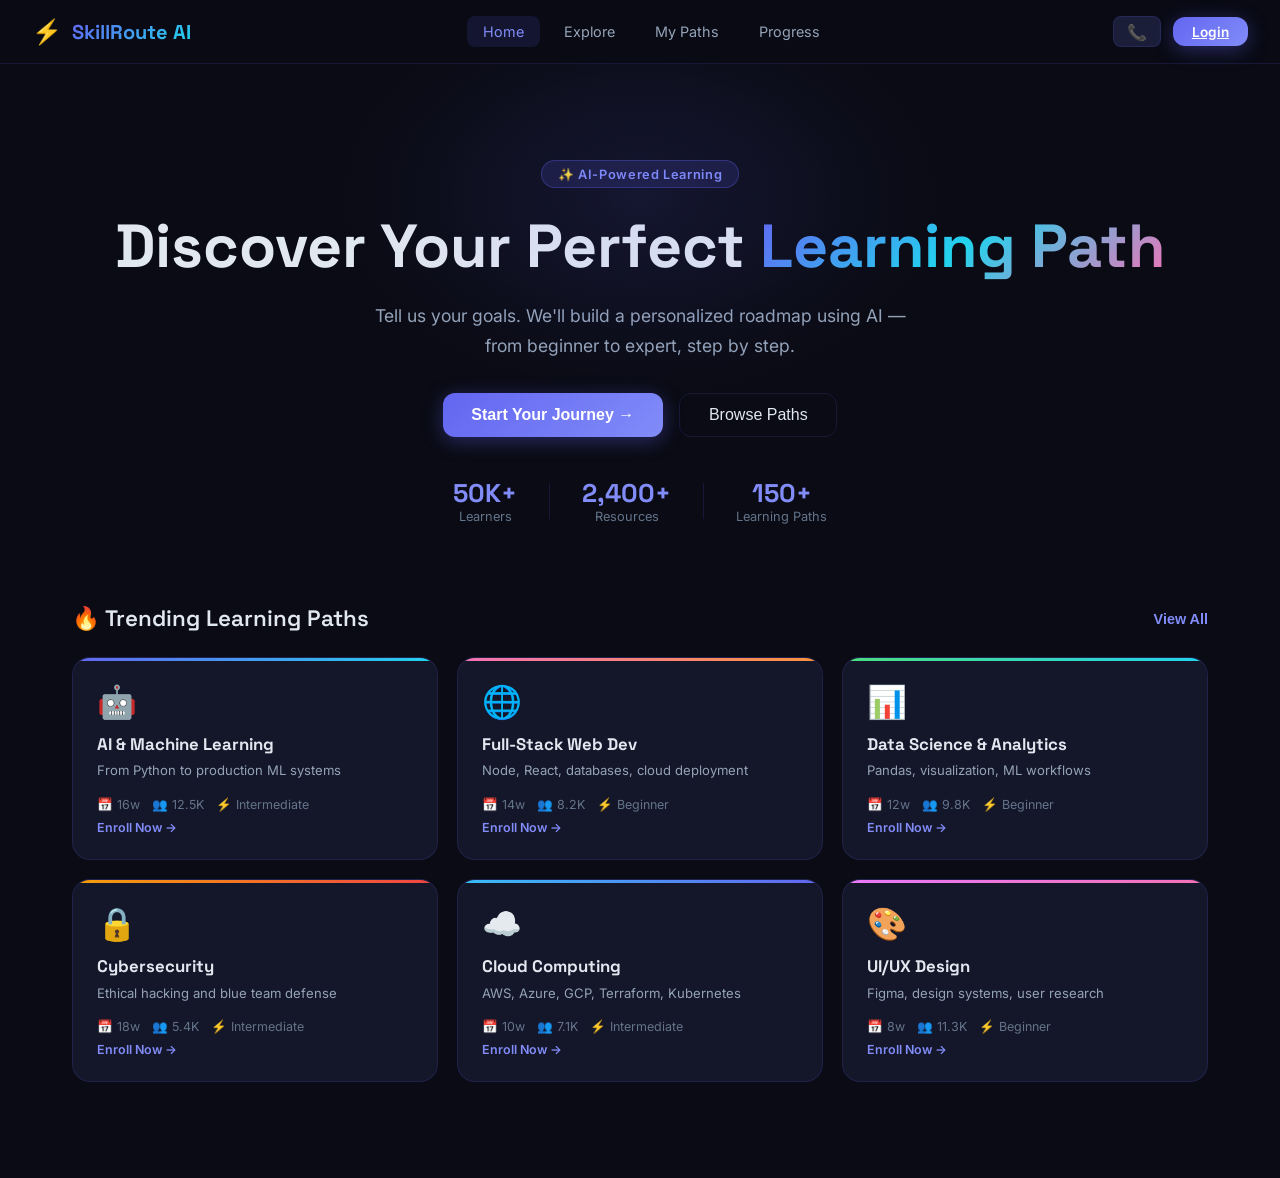
==== commit a9e3b484: "commit" ====
--- a/index.html
+++ b/index.html
@@ -4,7 +4,7 @@
 <head>
     <meta charset="UTF-8" />
     <meta name="viewport" content="width=device-width, initial-scale=1.0" />
-    <title>PathAI – Your AI Learning Navigator</title>
+    <title>SkillRoute AI – Your AI Learning Navigator</title>
     <meta name="description"
         content="Discover personalized AI-driven learning paths based on your goals, skill level, and interests. Learn smarter, not harder." />
     <link rel="preconnect" href="https://fonts.googleapis.com" />
@@ -19,7 +19,7 @@
     <nav class="navbar" id="navbar">
         <div class="nav-brand">
             <div class="nav-logo">⚡</div>
-            <span class="nav-title">PathAI</span>
+            <span class="nav-title">SkillRoute AI</span>
         </div>
         <div class="nav-links">
             <a href="#" class="nav-link active" data-page="home">Home</a>
@@ -28,7 +28,8 @@
             <a href="#" class="nav-link" data-page="progress">Progress</a>
         </div>
         <div class="nav-actions" id="navActions">
-            <button class="btn-secondary" id="notifBtn">🔔</button>
+            <a href="contact.html" class="btn-secondary nav-icon-btn" id="contactBtn" title="Contact Us">📞</a>
+            <a href="profile.html" class="btn-primary btn-sm" id="loginBtn">Login</a>
             <div class="avatar" id="userAvatar" style="display:none">A</div>
         </div>
     </nav>
--- a/style.css
+++ b/style.css
@@ -1,5 +1,5 @@
 /* =========================================================
-   PathAI — AI Learning Path Navigator Stylesheet
+   SkillRoute AI — AI Learning Path Navigator Stylesheet
    ========================================================= */
 
 * {
@@ -131,6 +131,16 @@
     border-color: var(--primary);
 }
 
+.nav-icon-btn {
+    text-decoration: none;
+    display: inline-flex;
+    align-items: center;
+    justify-content: center;
+    font-size: 1rem;
+    line-height: 1;
+    min-width: 36px;
+}
+
 /* ── MAIN ────────────────────────────────── */
 #app {
     margin-top: 64px;
